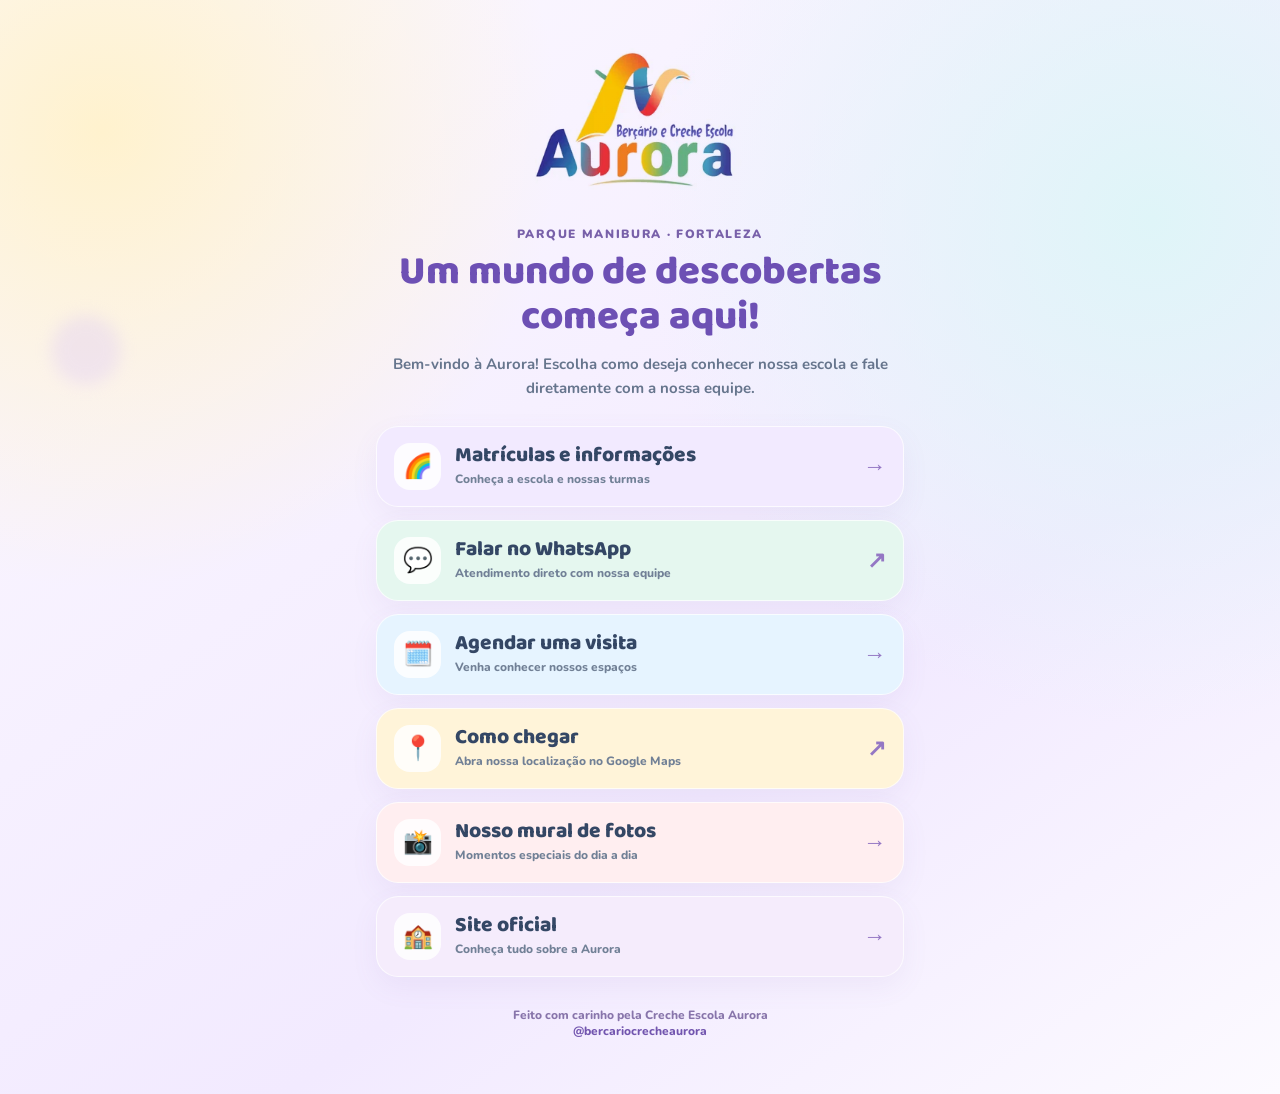
==== bio.html @ 464ccab6 "Criar página própria de links da bio Aurora" ====
<!doctype html>
<html lang="pt-BR">
<head>
<meta charset="UTF-8"><meta name="viewport" content="width=device-width,initial-scale=1">
<meta name="theme-color" content="#9674d1">
<meta name="description" content="Links oficiais da Creche Escola Aurora em Fortaleza: matrículas, WhatsApp, visita, localização, mural e Instagram.">
<title>Links oficiais | Creche Escola Aurora</title>
<link rel="icon" href="/favicon.svg" type="image/svg+xml">
<link rel="canonical" href="https://crecheescolaaurora.com.br/bio">
<link rel="preconnect" href="https://fonts.googleapis.com"><link rel="preconnect" href="https://fonts.gstatic.com" crossorigin>
<link href="https://fonts.googleapis.com/css2?family=Baloo+2:wght@600;700;800&family=Nunito:wght@500;600;700;800;900&display=swap" rel="stylesheet">
<style>
:root{font-family:Nunito,sans-serif;color:#344765}*{box-sizing:border-box}body{margin:0;background:radial-gradient(circle at 8% 12%,#fff2ce 0,transparent 30%),radial-gradient(circle at 90% 20%,#dff5f8 0,transparent 35%),linear-gradient(145deg,#fcf9ff,#f2eaff 65%,#fcfaff);min-height:100vh}main{max-width:570px;margin:auto;padding:42px 21px 55px;text-align:center}.logo{width:min(210px,60vw);height:auto;object-fit:contain;mix-blend-mode:multiply}.kicker{font-size:12px;color:#7860a9;font-weight:900;letter-spacing:.14em;text-transform:uppercase;margin:22px 0 8px}h1{font:800 clamp(29px,7vw,40px)/1.12 'Baloo 2',sans-serif;color:#6d50b4;margin:0 0 12px}p{font-size:15px;line-height:1.6;color:#66758d;font-weight:700;margin:0 0 26px}.links{display:grid;gap:13px}.link{display:flex;align-items:center;gap:14px;text-align:left;padding:16px 17px;border:1px solid #ffffffbf;border-radius:22px;text-decoration:none;color:#344765;background:#fff;box-shadow:0 10px 28px #7969ad12;transition:transform .2s,box-shadow .2s}.link:hover,.link:focus-visible{transform:translateY(-3px);box-shadow:0 14px 30px #7969ad29}.link:nth-child(1){background:#f2eaff}.link:nth-child(2){background:#e5f7ef}.link:nth-child(3){background:#e6f4ff}.link:nth-child(4){background:#fff4d9}.link:nth-child(5){background:#ffeef0}.link:nth-child(6){background:#f5ecfc}.icon{display:grid;place-items:center;width:47px;height:47px;flex:none;background:#ffffffd9;border-radius:16px;font-size:24px}.copy{flex:1;min-width:0}.copy strong{display:block;font:800 21px/1.1 'Baloo 2',sans-serif}.copy small{font-size:12px;font-weight:800;color:#718096;line-height:1.45}.arrow{font-size:23px;color:#9477c4;font-weight:900}.footer{margin-top:30px;font-size:12px;font-weight:800;color:#8875ab}.footer a{color:#7255af;text-decoration:none}.bubble{position:absolute;width:70px;height:70px;z-index:-1;border-radius:50%;background:#ddc9f6;filter:blur(8px);opacity:.35;top:35%;left:4%}@media(max-width:390px){.link{padding:13px}.copy strong{font-size:19px}}
</style>
</head><body><div class="bubble"></div><main>
<a href="/" aria-label="Ir ao site oficial"><img class="logo" src="/aurora-logo-oficial.webp" alt="Berçário e Creche Escola Aurora"></a>
<div class="kicker">Parque Manibura · Fortaleza</div>
<h1>Um mundo de descobertas começa aqui!</h1>
<p>Bem-vindo à Aurora! Escolha como deseja conhecer nossa escola e fale diretamente com a nossa equipe.</p>
<nav class="links" aria-label="Links oficiais da Aurora">
<a class="link" href="/matriculas.html"><span class="icon">🌈</span><span class="copy"><strong>Matrículas e informações</strong><small>Conheça a escola e nossas turmas</small></span><span class="arrow">→</span></a>
<a class="link" href="https://wa.me/558597031125?text=Ol%C3%A1!%20Vim%20pelo%20Instagram%20e%20gostaria%20de%20informa%C3%A7%C3%B5es%20sobre%20a%20Aurora." target="_blank" rel="noopener noreferrer"><span class="icon">💬</span><span class="copy"><strong>Falar no WhatsApp</strong><small>Atendimento direto com nossa equipe</small></span><span class="arrow">↗</span></a>
<a class="link" href="/matriculas.html#agendar"><span class="icon">🗓️</span><span class="copy"><strong>Agendar uma visita</strong><small>Venha conhecer nossos espaços</small></span><span class="arrow">→</span></a>
<a class="link" href="https://www.google.com/maps/search/?api=1&amp;query=R.%20Rep%C3%BAblica%20da%20Arm%C3%AAnia%2C%20930%2C%20Parque%20Manibura%2C%20Fortaleza%20-%20CE" target="_blank" rel="noopener noreferrer"><span class="icon">📍</span><span class="copy"><strong>Como chegar</strong><small>Abra nossa localização no Google Maps</small></span><span class="arrow">↗</span></a>
<a class="link" href="/mural.html"><span class="icon">📸</span><span class="copy"><strong>Nosso mural de fotos</strong><small>Momentos especiais do dia a dia</small></span><span class="arrow">→</span></a>
<a class="link" href="/"><span class="icon">🏫</span><span class="copy"><strong>Site oficial</strong><small>Conheça tudo sobre a Aurora</small></span><span class="arrow">→</span></a>
</nav><div class="footer">Feito com carinho pela Creche Escola Aurora<br><a href="https://www.instagram.com/bercariocrecheaurora/" target="_blank" rel="noopener noreferrer">@bercariocrecheaurora</a></div>
</main></body></html>
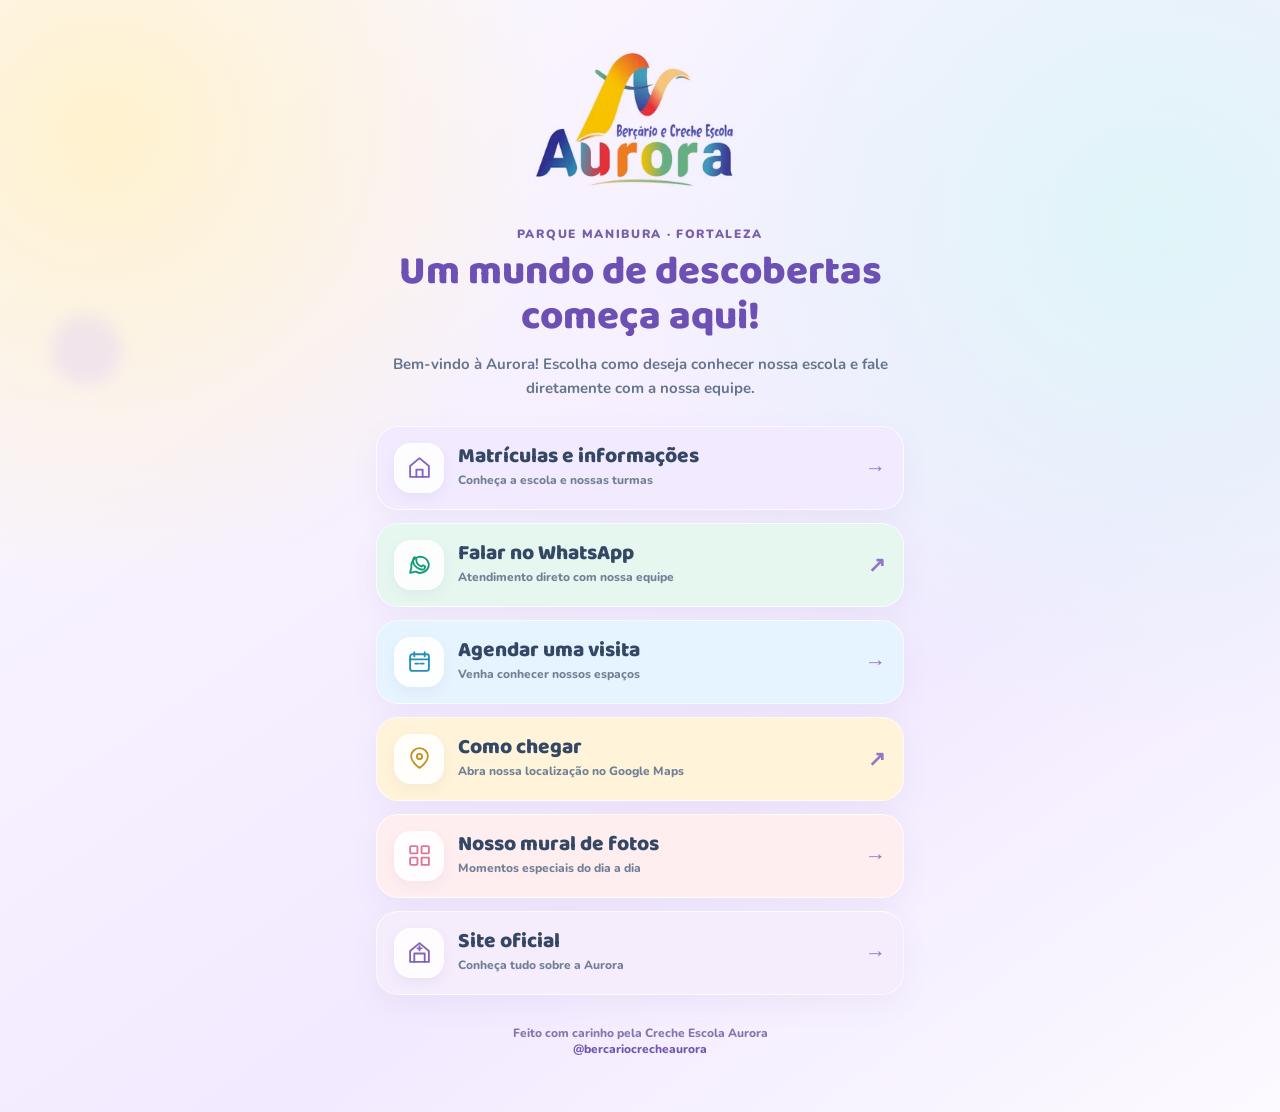
==== commit 13851727: "Substituir emojis por ícones vetoriais profissionais na bio Aurora" ====
--- a/bio.html
+++ b/bio.html
@@ -11,6 +11,7 @@
 <link href="https://fonts.googleapis.com/css2?family=Baloo+2:wght@600;700;800&family=Nunito:wght@500;600;700;800;900&display=swap" rel="stylesheet">
 <style>
 :root{font-family:Nunito,sans-serif;color:#344765}*{box-sizing:border-box}body{margin:0;background:radial-gradient(circle at 8% 12%,#fff2ce 0,transparent 30%),radial-gradient(circle at 90% 20%,#dff5f8 0,transparent 35%),linear-gradient(145deg,#fcf9ff,#f2eaff 65%,#fcfaff);min-height:100vh}main{max-width:570px;margin:auto;padding:42px 21px 55px;text-align:center}.logo{width:min(210px,60vw);height:auto;object-fit:contain;mix-blend-mode:multiply}.kicker{font-size:12px;color:#7860a9;font-weight:900;letter-spacing:.14em;text-transform:uppercase;margin:22px 0 8px}h1{font:800 clamp(29px,7vw,40px)/1.12 'Baloo 2',sans-serif;color:#6d50b4;margin:0 0 12px}p{font-size:15px;line-height:1.6;color:#66758d;font-weight:700;margin:0 0 26px}.links{display:grid;gap:13px}.link{display:flex;align-items:center;gap:14px;text-align:left;padding:16px 17px;border:1px solid #ffffffbf;border-radius:22px;text-decoration:none;color:#344765;background:#fff;box-shadow:0 10px 28px #7969ad12;transition:transform .2s,box-shadow .2s}.link:hover,.link:focus-visible{transform:translateY(-3px);box-shadow:0 14px 30px #7969ad29}.link:nth-child(1){background:#f2eaff}.link:nth-child(2){background:#e5f7ef}.link:nth-child(3){background:#e6f4ff}.link:nth-child(4){background:#fff4d9}.link:nth-child(5){background:#ffeef0}.link:nth-child(6){background:#f5ecfc}.icon{display:grid;place-items:center;width:47px;height:47px;flex:none;background:#ffffffd9;border-radius:16px;font-size:24px}.copy{flex:1;min-width:0}.copy strong{display:block;font:800 21px/1.1 'Baloo 2',sans-serif}.copy small{font-size:12px;font-weight:800;color:#718096;line-height:1.45}.arrow{font-size:23px;color:#9477c4;font-weight:900}.footer{margin-top:30px;font-size:12px;font-weight:800;color:#8875ab}.footer a{color:#7255af;text-decoration:none}.bubble{position:absolute;width:70px;height:70px;z-index:-1;border-radius:50%;background:#ddc9f6;filter:blur(8px);opacity:.35;top:35%;left:4%}@media(max-width:390px){.link{padding:13px}.copy strong{font-size:19px}}
+.icon{width:50px;height:50px;border:1px solid #ffffffdc;border-radius:17px;box-shadow:0 5px 13px rgba(75,65,125,.06);color:#7355bf}.icon svg{display:block;width:25px;height:25px}.icon-1{color:#8664c7}.icon-2{color:#159b78}.icon-3{color:#268fb4}.icon-4{color:#c39224}.icon-5{color:#dc7893}.icon-6{color:#8165b7}.arrow{display:grid;place-items:center;font-size:21px;font-family:Nunito,sans-serif}@media (prefers-reduced-motion:reduce){.link{transition:none}}
 </style>
 </head><body><div class="bubble"></div><main>
 <a href="/" aria-label="Ir ao site oficial"><img class="logo" src="/aurora-logo-oficial.webp" alt="Berçário e Creche Escola Aurora"></a>
@@ -18,11 +19,11 @@
 <h1>Um mundo de descobertas começa aqui!</h1>
 <p>Bem-vindo à Aurora! Escolha como deseja conhecer nossa escola e fale diretamente com a nossa equipe.</p>
 <nav class="links" aria-label="Links oficiais da Aurora">
-<a class="link" href="/matriculas.html"><span class="icon">🌈</span><span class="copy"><strong>Matrículas e informações</strong><small>Conheça a escola e nossas turmas</small></span><span class="arrow">→</span></a>
-<a class="link" href="https://wa.me/558597031125?text=Ol%C3%A1!%20Vim%20pelo%20Instagram%20e%20gostaria%20de%20informa%C3%A7%C3%B5es%20sobre%20a%20Aurora." target="_blank" rel="noopener noreferrer"><span class="icon">💬</span><span class="copy"><strong>Falar no WhatsApp</strong><small>Atendimento direto com nossa equipe</small></span><span class="arrow">↗</span></a>
-<a class="link" href="/matriculas.html#agendar"><span class="icon">🗓️</span><span class="copy"><strong>Agendar uma visita</strong><small>Venha conhecer nossos espaços</small></span><span class="arrow">→</span></a>
-<a class="link" href="https://www.google.com/maps/search/?api=1&amp;query=R.%20Rep%C3%BAblica%20da%20Arm%C3%AAnia%2C%20930%2C%20Parque%20Manibura%2C%20Fortaleza%20-%20CE" target="_blank" rel="noopener noreferrer"><span class="icon">📍</span><span class="copy"><strong>Como chegar</strong><small>Abra nossa localização no Google Maps</small></span><span class="arrow">↗</span></a>
-<a class="link" href="/mural.html"><span class="icon">📸</span><span class="copy"><strong>Nosso mural de fotos</strong><small>Momentos especiais do dia a dia</small></span><span class="arrow">→</span></a>
-<a class="link" href="/"><span class="icon">🏫</span><span class="copy"><strong>Site oficial</strong><small>Conheça tudo sobre a Aurora</small></span><span class="arrow">→</span></a>
+<a class="link" href="/matriculas.html"><span class="icon icon-1" aria-hidden="true"><svg viewBox="0 0 24 24" fill="none" stroke="currentColor" stroke-width="1.8" stroke-linecap="round" stroke-linejoin="round"><path d="M3 10.5 12 3l9 7.5V21H3z"/><path d="M9 21v-7h6v7"/></svg></span><span class="copy"><strong>Matrículas e informações</strong><small>Conheça a escola e nossas turmas</small></span><span class="arrow">→</span></a>
+<a class="link" href="https://wa.me/558597031125?text=Ol%C3%A1!%20Vim%20pelo%20Instagram%20e%20gostaria%20de%20informa%C3%A7%C3%B5es%20sobre%20a%20Aurora." target="_blank" rel="noopener noreferrer"><span class="icon icon-2" aria-hidden="true"><svg viewBox="0 0 24 24" fill="none" stroke="currentColor" stroke-width="1.8" stroke-linecap="round" stroke-linejoin="round"><path d="M21 11.5a8.5 8.5 0 0 1-12.7 7.4L3 20l1.2-5.2A8.5 8.5 0 1 1 21 11.5Z"/><path d="M9 8.5c.3 2.6 2 4.4 4.7 5.4l1.8-1.2 2 1.2-.7 2c-.7 1.8-6.8 1.1-10-3.6C5.1 9.2 5.7 5.5 7.4 5l1.5 1.5z"/></svg></span><span class="copy"><strong>Falar no WhatsApp</strong><small>Atendimento direto com nossa equipe</small></span><span class="arrow">↗</span></a>
+<a class="link" href="/matriculas.html#agendar"><span class="icon icon-3" aria-hidden="true"><svg viewBox="0 0 24 24" fill="none" stroke="currentColor" stroke-width="1.8" stroke-linecap="round" stroke-linejoin="round"><rect x="3" y="5" width="18" height="16" rx="2"/><path d="M7 3v4M17 3v4M3 10h18M8 14h3m2 0h3"/></svg></span><span class="copy"><strong>Agendar uma visita</strong><small>Venha conhecer nossos espaços</small></span><span class="arrow">→</span></a>
+<a class="link" href="https://www.google.com/maps/search/?api=1&amp;query=R.%20Rep%C3%BAblica%20da%20Arm%C3%AAnia%2C%20930%2C%20Parque%20Manibura%2C%20Fortaleza%20-%20CE" target="_blank" rel="noopener noreferrer"><span class="icon icon-4" aria-hidden="true"><svg viewBox="0 0 24 24" fill="none" stroke="currentColor" stroke-width="1.8" stroke-linecap="round" stroke-linejoin="round"><path d="M20 10c0 5.6-8 11-8 11S4 15.6 4 10a8 8 0 1 1 16 0Z"/><circle cx="12" cy="10" r="2.5"/></svg></span><span class="copy"><strong>Como chegar</strong><small>Abra nossa localização no Google Maps</small></span><span class="arrow">↗</span></a>
+<a class="link" href="/mural.html"><span class="icon icon-5" aria-hidden="true"><svg viewBox="0 0 24 24" fill="none" stroke="currentColor" stroke-width="1.8" stroke-linecap="round" stroke-linejoin="round"><rect x="3" y="3" width="7" height="7" rx="1"/><rect x="14" y="3" width="7" height="7" rx="1"/><rect x="3" y="14" width="7" height="7" rx="1"/><path d="M14 14h7v7h-7z"/></svg></span><span class="copy"><strong>Nosso mural de fotos</strong><small>Momentos especiais do dia a dia</small></span><span class="arrow">→</span></a>
+<a class="link" href="/"><span class="icon icon-6" aria-hidden="true"><svg viewBox="0 0 24 24" fill="none" stroke="currentColor" stroke-width="1.8" stroke-linecap="round" stroke-linejoin="round"><path d="M3 10.5 12 3l9 7.5V21H3z"/><path d="M7 21v-8h10v8"/><path d="M10 8h4M12 6v4"/></svg></span><span class="copy"><strong>Site oficial</strong><small>Conheça tudo sobre a Aurora</small></span><span class="arrow">→</span></a>
 </nav><div class="footer">Feito com carinho pela Creche Escola Aurora<br><a href="https://www.instagram.com/bercariocrecheaurora/" target="_blank" rel="noopener noreferrer">@bercariocrecheaurora</a></div>
 </main></body></html>
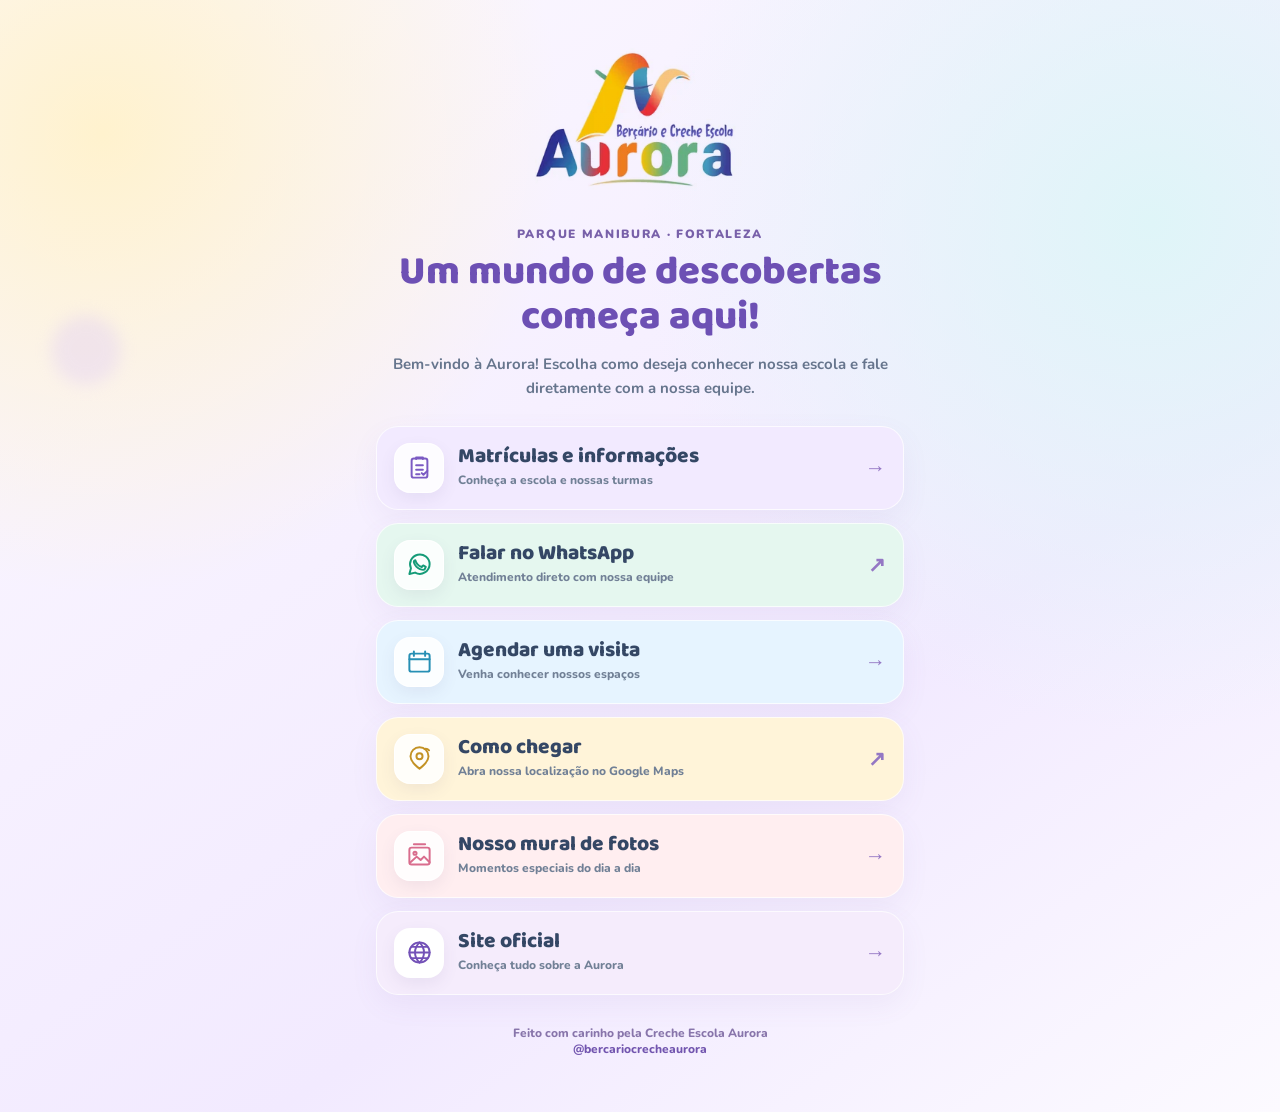
==== commit 54553252: "Refinar os seis ícones SVG da bio e usar globo para site oficial" ====
--- a/bio.html
+++ b/bio.html
@@ -12,6 +12,7 @@
 <style>
 :root{font-family:Nunito,sans-serif;color:#344765}*{box-sizing:border-box}body{margin:0;background:radial-gradient(circle at 8% 12%,#fff2ce 0,transparent 30%),radial-gradient(circle at 90% 20%,#dff5f8 0,transparent 35%),linear-gradient(145deg,#fcf9ff,#f2eaff 65%,#fcfaff);min-height:100vh}main{max-width:570px;margin:auto;padding:42px 21px 55px;text-align:center}.logo{width:min(210px,60vw);height:auto;object-fit:contain;mix-blend-mode:multiply}.kicker{font-size:12px;color:#7860a9;font-weight:900;letter-spacing:.14em;text-transform:uppercase;margin:22px 0 8px}h1{font:800 clamp(29px,7vw,40px)/1.12 'Baloo 2',sans-serif;color:#6d50b4;margin:0 0 12px}p{font-size:15px;line-height:1.6;color:#66758d;font-weight:700;margin:0 0 26px}.links{display:grid;gap:13px}.link{display:flex;align-items:center;gap:14px;text-align:left;padding:16px 17px;border:1px solid #ffffffbf;border-radius:22px;text-decoration:none;color:#344765;background:#fff;box-shadow:0 10px 28px #7969ad12;transition:transform .2s,box-shadow .2s}.link:hover,.link:focus-visible{transform:translateY(-3px);box-shadow:0 14px 30px #7969ad29}.link:nth-child(1){background:#f2eaff}.link:nth-child(2){background:#e5f7ef}.link:nth-child(3){background:#e6f4ff}.link:nth-child(4){background:#fff4d9}.link:nth-child(5){background:#ffeef0}.link:nth-child(6){background:#f5ecfc}.icon{display:grid;place-items:center;width:47px;height:47px;flex:none;background:#ffffffd9;border-radius:16px;font-size:24px}.copy{flex:1;min-width:0}.copy strong{display:block;font:800 21px/1.1 'Baloo 2',sans-serif}.copy small{font-size:12px;font-weight:800;color:#718096;line-height:1.45}.arrow{font-size:23px;color:#9477c4;font-weight:900}.footer{margin-top:30px;font-size:12px;font-weight:800;color:#8875ab}.footer a{color:#7255af;text-decoration:none}.bubble{position:absolute;width:70px;height:70px;z-index:-1;border-radius:50%;background:#ddc9f6;filter:blur(8px);opacity:.35;top:35%;left:4%}@media(max-width:390px){.link{padding:13px}.copy strong{font-size:19px}}
 .icon{width:50px;height:50px;border:1px solid #ffffffdc;border-radius:17px;box-shadow:0 5px 13px rgba(75,65,125,.06);color:#7355bf}.icon svg{display:block;width:25px;height:25px}.icon-1{color:#8664c7}.icon-2{color:#159b78}.icon-3{color:#268fb4}.icon-4{color:#c39224}.icon-5{color:#dc7893}.icon-6{color:#8165b7}.arrow{display:grid;place-items:center;font-size:21px;font-family:Nunito,sans-serif}@media (prefers-reduced-motion:reduce){.link{transition:none}}
+.icon{border-radius:16px;box-shadow:0 6px 16px rgba(88,75,125,.08)}.icon svg{width:27px;height:27px;transition:transform .2s ease}.link:hover .icon svg{transform:scale(1.1)}.icon-6{color:#7351b7;background:#fff}.icon-1{color:#7b5ac3}.icon-5{color:#d96d8d}
 </style>
 </head><body><div class="bubble"></div><main>
 <a href="/" aria-label="Ir ao site oficial"><img class="logo" src="/aurora-logo-oficial.webp" alt="Berçário e Creche Escola Aurora"></a>
@@ -19,11 +20,11 @@
 <h1>Um mundo de descobertas começa aqui!</h1>
 <p>Bem-vindo à Aurora! Escolha como deseja conhecer nossa escola e fale diretamente com a nossa equipe.</p>
 <nav class="links" aria-label="Links oficiais da Aurora">
-<a class="link" href="/matriculas.html"><span class="icon icon-1" aria-hidden="true"><svg viewBox="0 0 24 24" fill="none" stroke="currentColor" stroke-width="1.8" stroke-linecap="round" stroke-linejoin="round"><path d="M3 10.5 12 3l9 7.5V21H3z"/><path d="M9 21v-7h6v7"/></svg></span><span class="copy"><strong>Matrículas e informações</strong><small>Conheça a escola e nossas turmas</small></span><span class="arrow">→</span></a>
-<a class="link" href="https://wa.me/558597031125?text=Ol%C3%A1!%20Vim%20pelo%20Instagram%20e%20gostaria%20de%20informa%C3%A7%C3%B5es%20sobre%20a%20Aurora." target="_blank" rel="noopener noreferrer"><span class="icon icon-2" aria-hidden="true"><svg viewBox="0 0 24 24" fill="none" stroke="currentColor" stroke-width="1.8" stroke-linecap="round" stroke-linejoin="round"><path d="M21 11.5a8.5 8.5 0 0 1-12.7 7.4L3 20l1.2-5.2A8.5 8.5 0 1 1 21 11.5Z"/><path d="M9 8.5c.3 2.6 2 4.4 4.7 5.4l1.8-1.2 2 1.2-.7 2c-.7 1.8-6.8 1.1-10-3.6C5.1 9.2 5.7 5.5 7.4 5l1.5 1.5z"/></svg></span><span class="copy"><strong>Falar no WhatsApp</strong><small>Atendimento direto com nossa equipe</small></span><span class="arrow">↗</span></a>
-<a class="link" href="/matriculas.html#agendar"><span class="icon icon-3" aria-hidden="true"><svg viewBox="0 0 24 24" fill="none" stroke="currentColor" stroke-width="1.8" stroke-linecap="round" stroke-linejoin="round"><rect x="3" y="5" width="18" height="16" rx="2"/><path d="M7 3v4M17 3v4M3 10h18M8 14h3m2 0h3"/></svg></span><span class="copy"><strong>Agendar uma visita</strong><small>Venha conhecer nossos espaços</small></span><span class="arrow">→</span></a>
-<a class="link" href="https://www.google.com/maps/search/?api=1&amp;query=R.%20Rep%C3%BAblica%20da%20Arm%C3%AAnia%2C%20930%2C%20Parque%20Manibura%2C%20Fortaleza%20-%20CE" target="_blank" rel="noopener noreferrer"><span class="icon icon-4" aria-hidden="true"><svg viewBox="0 0 24 24" fill="none" stroke="currentColor" stroke-width="1.8" stroke-linecap="round" stroke-linejoin="round"><path d="M20 10c0 5.6-8 11-8 11S4 15.6 4 10a8 8 0 1 1 16 0Z"/><circle cx="12" cy="10" r="2.5"/></svg></span><span class="copy"><strong>Como chegar</strong><small>Abra nossa localização no Google Maps</small></span><span class="arrow">↗</span></a>
-<a class="link" href="/mural.html"><span class="icon icon-5" aria-hidden="true"><svg viewBox="0 0 24 24" fill="none" stroke="currentColor" stroke-width="1.8" stroke-linecap="round" stroke-linejoin="round"><rect x="3" y="3" width="7" height="7" rx="1"/><rect x="14" y="3" width="7" height="7" rx="1"/><rect x="3" y="14" width="7" height="7" rx="1"/><path d="M14 14h7v7h-7z"/></svg></span><span class="copy"><strong>Nosso mural de fotos</strong><small>Momentos especiais do dia a dia</small></span><span class="arrow">→</span></a>
-<a class="link" href="/"><span class="icon icon-6" aria-hidden="true"><svg viewBox="0 0 24 24" fill="none" stroke="currentColor" stroke-width="1.8" stroke-linecap="round" stroke-linejoin="round"><path d="M3 10.5 12 3l9 7.5V21H3z"/><path d="M7 21v-8h10v8"/><path d="M10 8h4M12 6v4"/></svg></span><span class="copy"><strong>Site oficial</strong><small>Conheça tudo sobre a Aurora</small></span><span class="arrow">→</span></a>
+<a class="link" href="/matriculas.html"><span class="icon icon-1" aria-hidden="true"><svg viewBox="0 0 24 24" fill="none" stroke="currentColor" stroke-width="1.75" stroke-linecap="round" stroke-linejoin="round"><rect x="5" y="4" width="14" height="17" rx="2"/><path d="M9 4.5V3h6v1.5M9 10h6M9 14h6M9 18h3"/><path d="m14 17 1.5 1.5L19 15"/></svg></span><span class="copy"><strong>Matrículas e informações</strong><small>Conheça a escola e nossas turmas</small></span><span class="arrow">→</span></a>
+<a class="link" href="https://wa.me/558597031125?text=Ol%C3%A1!%20Vim%20pelo%20Instagram%20e%20gostaria%20de%20informa%C3%A7%C3%B5es%20sobre%20a%20Aurora." target="_blank" rel="noopener noreferrer"><span class="icon icon-2" aria-hidden="true"><svg viewBox="0 0 24 24" fill="none" stroke="currentColor" stroke-width="1.75" stroke-linecap="round" stroke-linejoin="round"><path d="M21 11.6a8.7 8.7 0 0 1-12.9 7.6L3 20.5l1.4-5.1A8.7 8.7 0 1 1 21 11.6Z"/><path d="M8.3 8.2c.8 3 2.6 5 5.7 6l1.3-1.4 2.3 1.2-.9 2c-.7 1.5-7.5.5-9.5-5.3-.5-1.4-.2-2.4 1.1-2.5Z"/></svg></span><span class="copy"><strong>Falar no WhatsApp</strong><small>Atendimento direto com nossa equipe</small></span><span class="arrow">↗</span></a>
+<a class="link" href="/matriculas.html#agendar"><span class="icon icon-3" aria-hidden="true"><svg viewBox="0 0 24 24" fill="none" stroke="currentColor" stroke-width="1.75" stroke-linecap="round" stroke-linejoin="round"><rect x="3" y="5" width="18" height="16" rx="2"/><path d="M7 3v4M17 3v4M3 10h18m5 5 2 2 4-4"/></svg></span><span class="copy"><strong>Agendar uma visita</strong><small>Venha conhecer nossos espaços</small></span><span class="arrow">→</span></a>
+<a class="link" href="https://www.google.com/maps/search/?api=1&amp;query=R.%20Rep%C3%BAblica%20da%20Arm%C3%AAnia%2C%20930%2C%20Parque%20Manibura%2C%20Fortaleza%20-%20CE" target="_blank" rel="noopener noreferrer"><span class="icon icon-4" aria-hidden="true"><svg viewBox="0 0 24 24" fill="none" stroke="currentColor" stroke-width="1.75" stroke-linecap="round" stroke-linejoin="round"><path d="M20 10c0 5.5-8 11-8 11S4 15.5 4 10a8 8 0 1 1 16 0Z"/><circle cx="12" cy="10" r="2.7"/><path d="M16.5 3.5c1.8-.3 3 .1 4 1.2"/></svg></span><span class="copy"><strong>Como chegar</strong><small>Abra nossa localização no Google Maps</small></span><span class="arrow">↗</span></a>
+<a class="link" href="/mural.html"><span class="icon icon-5" aria-hidden="true"><svg viewBox="0 0 24 24" fill="none" stroke="currentColor" stroke-width="1.75" stroke-linecap="round" stroke-linejoin="round"><rect x="3" y="5" width="18" height="15" rx="2"/><circle cx="8" cy="10" r="1.4"/><path d="m4 18 5.5-5 3.5 3 3-3 5 5"/><path d="M7 2h10"/></svg></span><span class="copy"><strong>Nosso mural de fotos</strong><small>Momentos especiais do dia a dia</small></span><span class="arrow">→</span></a>
+<a class="link" href="/"><span class="icon icon-6" aria-hidden="true"><svg viewBox="0 0 24 24" fill="none" stroke="currentColor" stroke-width="1.75" stroke-linecap="round" stroke-linejoin="round"><circle cx="12" cy="12" r="9"/><path d="M3 12h18M12 3c-3 3-4 6-4 9s1 6 4 9M12 3c3 3 4 6 4 9s-1 6-4 9M5 7h14M5 17h14"/></svg></span><span class="copy"><strong>Site oficial</strong><small>Conheça tudo sobre a Aurora</small></span><span class="arrow">→</span></a>
 </nav><div class="footer">Feito com carinho pela Creche Escola Aurora<br><a href="https://www.instagram.com/bercariocrecheaurora/" target="_blank" rel="noopener noreferrer">@bercariocrecheaurora</a></div>
 </main></body></html>
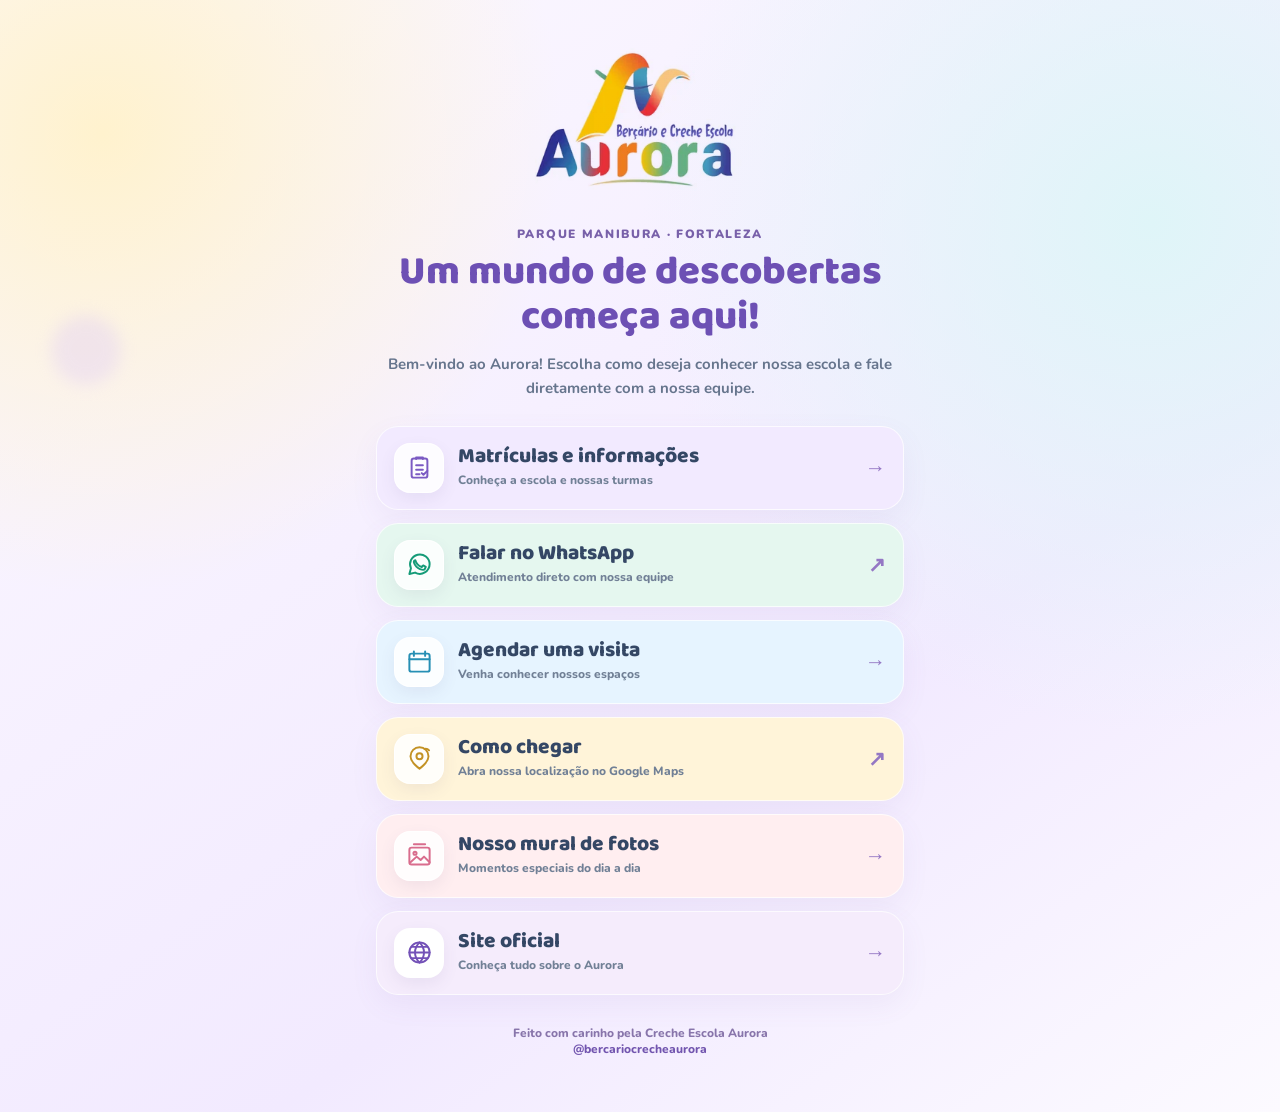
==== commit d8b2c4f7: "fix: adapta página bio ao subdomínio oficial" ====
--- a/bio.html
+++ b/bio.html
@@ -6,7 +6,7 @@
 <meta name="description" content="Links oficiais da Creche Escola Aurora em Fortaleza: matrículas, WhatsApp, visita, localização, mural e Instagram.">
 <title>Links oficiais | Creche Escola Aurora</title>
 <link rel="icon" href="/favicon.svg" type="image/svg+xml">
-<link rel="canonical" href="https://crecheescolaaurora.com.br/bio">
+<link rel="canonical" href="https://bio.crecheescolaaurora.com.br/">
 <link rel="preconnect" href="https://fonts.googleapis.com"><link rel="preconnect" href="https://fonts.gstatic.com" crossorigin>
 <link href="https://fonts.googleapis.com/css2?family=Baloo+2:wght@600;700;800&family=Nunito:wght@500;600;700;800;900&display=swap" rel="stylesheet">
 <style>
@@ -15,16 +15,16 @@
 .icon{border-radius:16px;box-shadow:0 6px 16px rgba(88,75,125,.08)}.icon svg{width:27px;height:27px;transition:transform .2s ease}.link:hover .icon svg{transform:scale(1.1)}.icon-6{color:#7351b7;background:#fff}.icon-1{color:#7b5ac3}.icon-5{color:#d96d8d}
 </style>
 </head><body><div class="bubble"></div><main>
-<a href="/" aria-label="Ir ao site oficial"><img class="logo" src="/aurora-logo-oficial.webp" alt="Berçário e Creche Escola Aurora"></a>
+<a href="https://crecheescolaaurora.com.br/" aria-label="Ir ao site oficial"><img class="logo" src="/aurora-logo-oficial.webp" alt="Berçário e Creche Escola Aurora"></a>
 <div class="kicker">Parque Manibura · Fortaleza</div>
 <h1>Um mundo de descobertas começa aqui!</h1>
-<p>Bem-vindo à Aurora! Escolha como deseja conhecer nossa escola e fale diretamente com a nossa equipe.</p>
-<nav class="links" aria-label="Links oficiais da Aurora">
-<a class="link" href="/matriculas.html"><span class="icon icon-1" aria-hidden="true"><svg viewBox="0 0 24 24" fill="none" stroke="currentColor" stroke-width="1.75" stroke-linecap="round" stroke-linejoin="round"><rect x="5" y="4" width="14" height="17" rx="2"/><path d="M9 4.5V3h6v1.5M9 10h6M9 14h6M9 18h3"/><path d="m14 17 1.5 1.5L19 15"/></svg></span><span class="copy"><strong>Matrículas e informações</strong><small>Conheça a escola e nossas turmas</small></span><span class="arrow">→</span></a>
+<p>Bem-vindo ao Aurora! Escolha como deseja conhecer nossa escola e fale diretamente com a nossa equipe.</p>
+<nav class="links" aria-label="Links oficiais do Aurora">
+<a class="link" href="https://crecheescolaaurora.com.br/matriculas.html"><span class="icon icon-1" aria-hidden="true"><svg viewBox="0 0 24 24" fill="none" stroke="currentColor" stroke-width="1.75" stroke-linecap="round" stroke-linejoin="round"><rect x="5" y="4" width="14" height="17" rx="2"/><path d="M9 4.5V3h6v1.5M9 10h6M9 14h6M9 18h3"/><path d="m14 17 1.5 1.5L19 15"/></svg></span><span class="copy"><strong>Matrículas e informações</strong><small>Conheça a escola e nossas turmas</small></span><span class="arrow">→</span></a>
 <a class="link" href="https://wa.me/558597031125?text=Ol%C3%A1!%20Vim%20pelo%20Instagram%20e%20gostaria%20de%20informa%C3%A7%C3%B5es%20sobre%20a%20Aurora." target="_blank" rel="noopener noreferrer"><span class="icon icon-2" aria-hidden="true"><svg viewBox="0 0 24 24" fill="none" stroke="currentColor" stroke-width="1.75" stroke-linecap="round" stroke-linejoin="round"><path d="M21 11.6a8.7 8.7 0 0 1-12.9 7.6L3 20.5l1.4-5.1A8.7 8.7 0 1 1 21 11.6Z"/><path d="M8.3 8.2c.8 3 2.6 5 5.7 6l1.3-1.4 2.3 1.2-.9 2c-.7 1.5-7.5.5-9.5-5.3-.5-1.4-.2-2.4 1.1-2.5Z"/></svg></span><span class="copy"><strong>Falar no WhatsApp</strong><small>Atendimento direto com nossa equipe</small></span><span class="arrow">↗</span></a>
-<a class="link" href="/matriculas.html#agendar"><span class="icon icon-3" aria-hidden="true"><svg viewBox="0 0 24 24" fill="none" stroke="currentColor" stroke-width="1.75" stroke-linecap="round" stroke-linejoin="round"><rect x="3" y="5" width="18" height="16" rx="2"/><path d="M7 3v4M17 3v4M3 10h18m5 5 2 2 4-4"/></svg></span><span class="copy"><strong>Agendar uma visita</strong><small>Venha conhecer nossos espaços</small></span><span class="arrow">→</span></a>
+<a class="link" href="https://crecheescolaaurora.com.br/matriculas.html#agendar"><span class="icon icon-3" aria-hidden="true"><svg viewBox="0 0 24 24" fill="none" stroke="currentColor" stroke-width="1.75" stroke-linecap="round" stroke-linejoin="round"><rect x="3" y="5" width="18" height="16" rx="2"/><path d="M7 3v4M17 3v4M3 10h18m5 5 2 2 4-4"/></svg></span><span class="copy"><strong>Agendar uma visita</strong><small>Venha conhecer nossos espaços</small></span><span class="arrow">→</span></a>
 <a class="link" href="https://www.google.com/maps/search/?api=1&amp;query=R.%20Rep%C3%BAblica%20da%20Arm%C3%AAnia%2C%20930%2C%20Parque%20Manibura%2C%20Fortaleza%20-%20CE" target="_blank" rel="noopener noreferrer"><span class="icon icon-4" aria-hidden="true"><svg viewBox="0 0 24 24" fill="none" stroke="currentColor" stroke-width="1.75" stroke-linecap="round" stroke-linejoin="round"><path d="M20 10c0 5.5-8 11-8 11S4 15.5 4 10a8 8 0 1 1 16 0Z"/><circle cx="12" cy="10" r="2.7"/><path d="M16.5 3.5c1.8-.3 3 .1 4 1.2"/></svg></span><span class="copy"><strong>Como chegar</strong><small>Abra nossa localização no Google Maps</small></span><span class="arrow">↗</span></a>
-<a class="link" href="/mural.html"><span class="icon icon-5" aria-hidden="true"><svg viewBox="0 0 24 24" fill="none" stroke="currentColor" stroke-width="1.75" stroke-linecap="round" stroke-linejoin="round"><rect x="3" y="5" width="18" height="15" rx="2"/><circle cx="8" cy="10" r="1.4"/><path d="m4 18 5.5-5 3.5 3 3-3 5 5"/><path d="M7 2h10"/></svg></span><span class="copy"><strong>Nosso mural de fotos</strong><small>Momentos especiais do dia a dia</small></span><span class="arrow">→</span></a>
-<a class="link" href="/"><span class="icon icon-6" aria-hidden="true"><svg viewBox="0 0 24 24" fill="none" stroke="currentColor" stroke-width="1.75" stroke-linecap="round" stroke-linejoin="round"><circle cx="12" cy="12" r="9"/><path d="M3 12h18M12 3c-3 3-4 6-4 9s1 6 4 9M12 3c3 3 4 6 4 9s-1 6-4 9M5 7h14M5 17h14"/></svg></span><span class="copy"><strong>Site oficial</strong><small>Conheça tudo sobre a Aurora</small></span><span class="arrow">→</span></a>
+<a class="link" href="https://crecheescolaaurora.com.br/mural.html"><span class="icon icon-5" aria-hidden="true"><svg viewBox="0 0 24 24" fill="none" stroke="currentColor" stroke-width="1.75" stroke-linecap="round" stroke-linejoin="round"><rect x="3" y="5" width="18" height="15" rx="2"/><circle cx="8" cy="10" r="1.4"/><path d="m4 18 5.5-5 3.5 3 3-3 5 5"/><path d="M7 2h10"/></svg></span><span class="copy"><strong>Nosso mural de fotos</strong><small>Momentos especiais do dia a dia</small></span><span class="arrow">→</span></a>
+<a class="link" href="/"><span class="icon icon-6" aria-hidden="true"><svg viewBox="0 0 24 24" fill="none" stroke="currentColor" stroke-width="1.75" stroke-linecap="round" stroke-linejoin="round"><circle cx="12" cy="12" r="9"/><path d="M3 12h18M12 3c-3 3-4 6-4 9s1 6 4 9M12 3c3 3 4 6 4 9s-1 6-4 9M5 7h14M5 17h14"/></svg></span><span class="copy"><strong>Site oficial</strong><small>Conheça tudo sobre o Aurora</small></span><span class="arrow">→</span></a>
 </nav><div class="footer">Feito com carinho pela Creche Escola Aurora<br><a href="https://www.instagram.com/bercariocrecheaurora/" target="_blank" rel="noopener noreferrer">@bercariocrecheaurora</a></div>
 </main></body></html>
